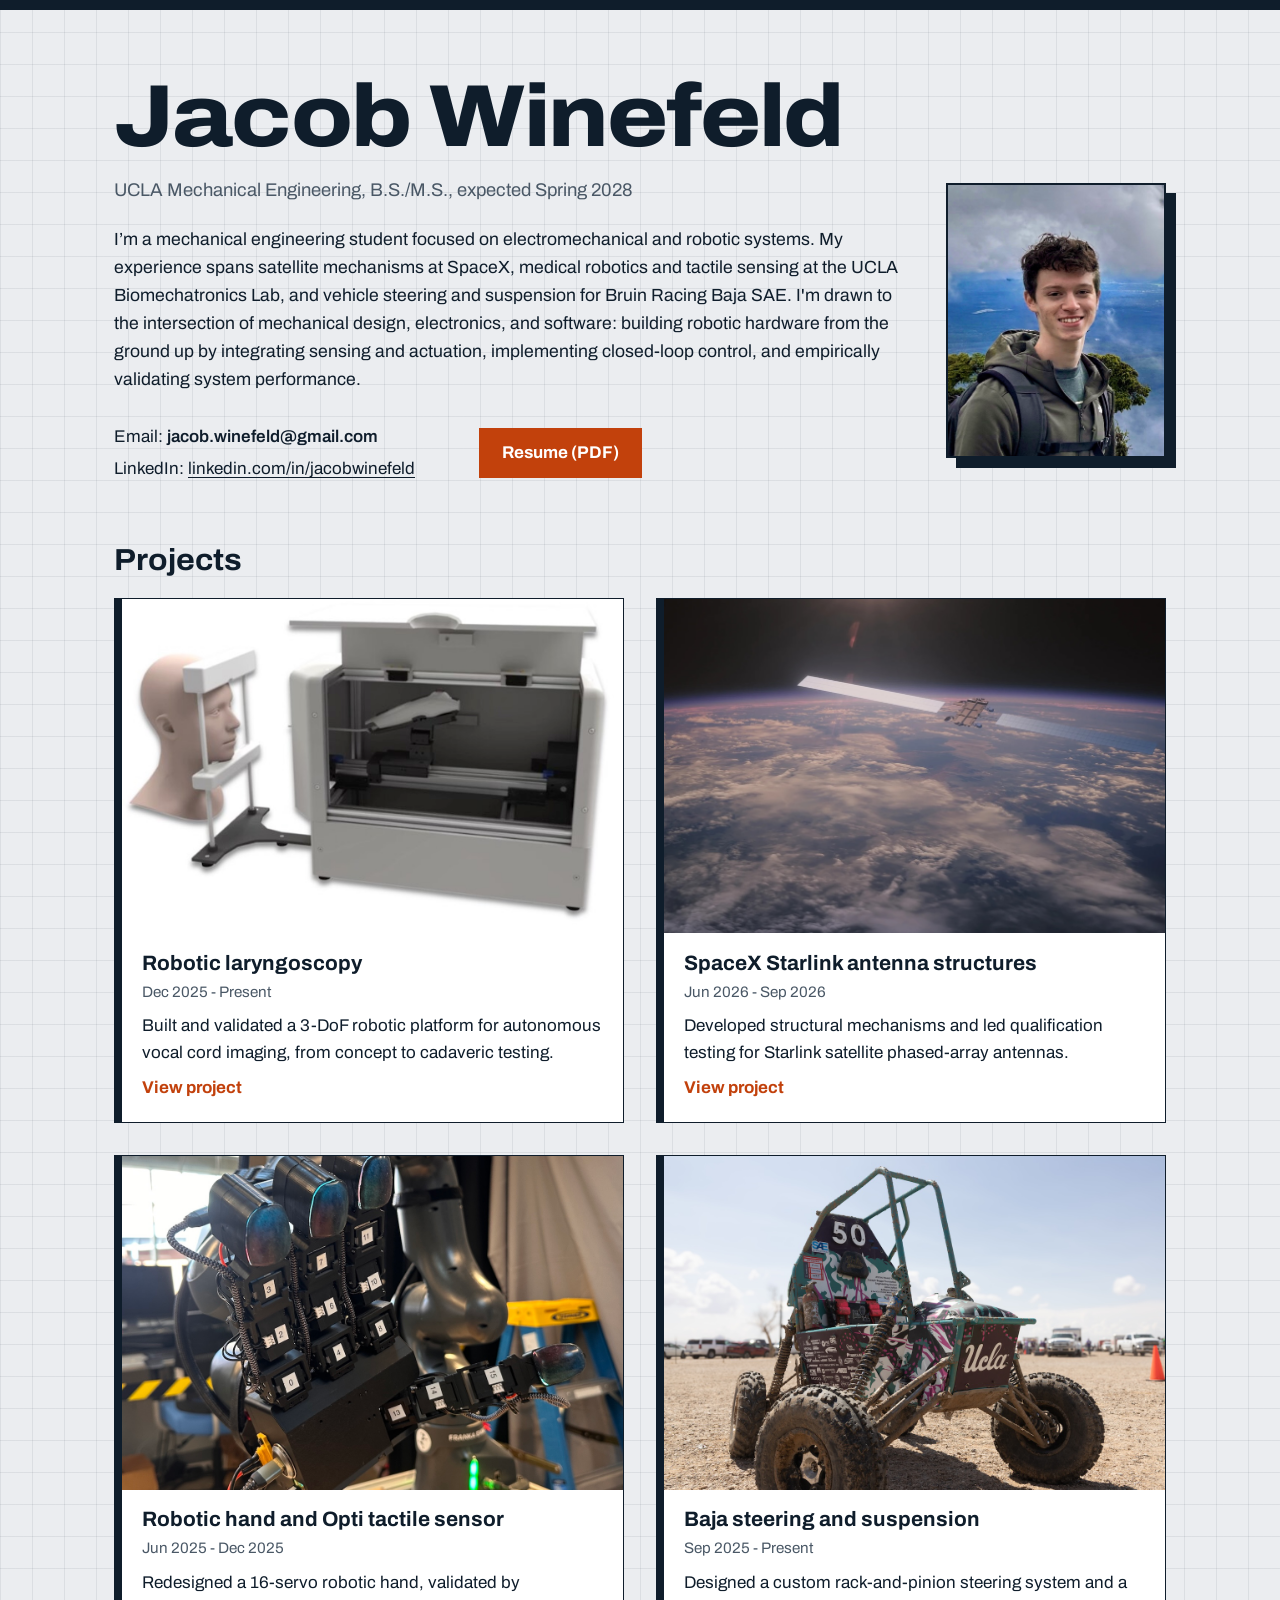
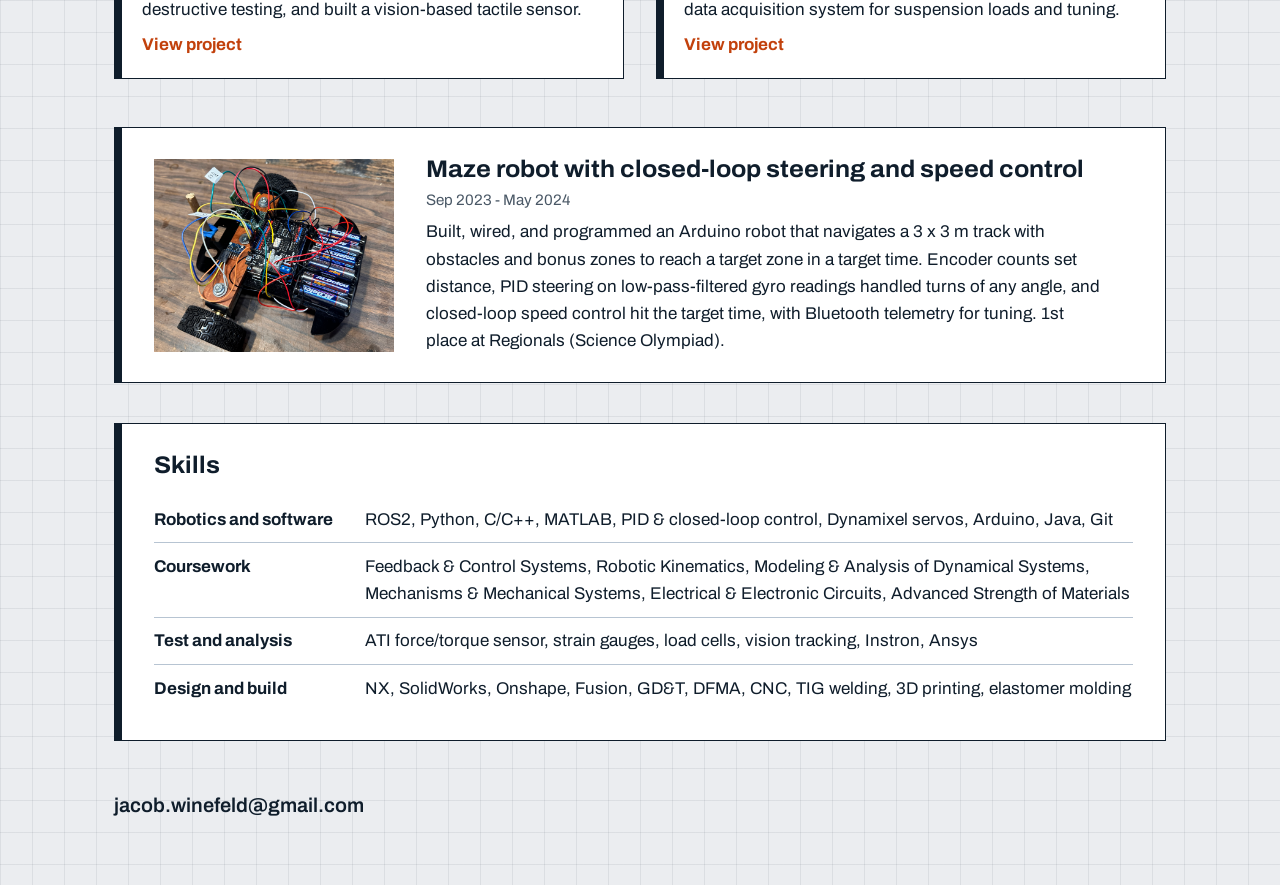
==== index.html @ 794f968d "Portfolio site Co-Authored-By: Claude Opus 5.5 <noreply@anthropic.com>" ====
<!DOCTYPE html>
<html lang="en"><head><meta charset="utf-8"><meta name="viewport" content="width=device-width, initial-scale=1"><title>Jacob Winefeld | Mechatronics and Robotics Portfolio</title><meta name="description" content="Mechanical engineering student at UCLA focused on electromechanical and robotic systems."><link rel="preconnect" href="https://fonts.googleapis.com"><link rel="preconnect" href="https://fonts.gstatic.com" crossorigin><link href="https://fonts.googleapis.com/css2?family=Archivo:wdth,wght@62..125,100..900&display=swap" rel="stylesheet"><link rel="stylesheet" href="style.css"></head>
<body>
<header class="top">
  <div class="intro">
    <h1>Jacob Winefeld</h1>
    <p class="degree">UCLA Mechanical Engineering, B.S./M.S., expected Spring 2028</p>
    <p class="lead">I’m a mechanical engineering student focused on electromechanical and robotic systems. My experience spans satellite mechanisms at SpaceX, medical robotics and tactile sensing at the UCLA Biomechatronics Lab, and vehicle steering and suspension for Bruin Racing Baja SAE. I'm drawn to the intersection of mechanical design, electronics, and software: building robotic hardware from the ground up by integrating sensing and actuation, implementing closed-loop control, and empirically validating system performance.</p>
    <div class="reach">
      <ul class="contact"><li>Email: <span class="addr">jacob.winefeld@gmail.com</span></li><li>LinkedIn: <a href="https://www.linkedin.com/in/jacobwinefeld" target="_blank" rel="noopener">linkedin.com/in/jacobwinefeld</a></li></ul>
      <a class="btn" href="Jacob_Winefeld_Resume.pdf" target="_blank" rel="noopener">Resume (PDF)</a>
    </div>
  </div>
  <img class="headshot" src="images/headshot.jpg" alt="Jacob Winefeld on a mountain summit">
</header>
<main>
<section id="projects"><h2 class="sh">Projects</h2><div class="grid"><a class="card" href="laryngoscope.html"><div class="cov"><img src="images/laryngoscope.jpg" alt="" loading="lazy"></div><div class="ct"><h3>Robotic laryngoscopy</h3><p class="when">Dec 2025 - Present</p><p>Built and validated a 3-DoF robotic platform for autonomous vocal cord imaging, from concept to cadaveric testing.</p><span class="go">View project</span></div></a><a class="card" href="spacex.html"><div class="cov"><img src="images/starlink-stock.jpg" alt="" loading="lazy"></div><div class="ct"><h3>SpaceX Starlink antenna structures</h3><p class="when">Jun 2026 - Sep 2026</p><p>Developed structural mechanisms and led qualification testing for Starlink satellite phased-array antennas.</p><span class="go">View project</span></div></a><a class="card" href="hand-tactile.html"><div class="cov"><img src="images/robotic-hand.jpg" alt="" loading="lazy"></div><div class="ct"><h3>Robotic hand and Opti tactile sensor</h3><p class="when">Jun 2025 - Dec 2025</p><p>Redesigned a 16-servo robotic hand, validated by destructive testing, and built a vision-based tactile sensor.</p><span class="go">View project</span></div></a><a class="card" href="baja.html"><div class="cov"><img src="images/baja-car.jpg" alt="" loading="lazy"></div><div class="ct"><h3>Baja steering and suspension</h3><p class="when">Sep 2025 - Present</p><p>Designed a custom rack-and-pinion steering system and a data acquisition system for suspension loads and tuning.</p><span class="go">View project</span></div></a></div></section>
<section class="earlier">
  <figure><img src="images/robot-tour.jpg" alt="Arduino maze robot with encoders, IMU, and ultrasound sensors" loading="lazy"></figure>
  <div><h2>Maze robot with closed-loop steering and speed control</h2><p class="when">Sep 2023 - May 2024</p><p>Built, wired, and programmed an Arduino robot that navigates a 3 x 3 m track with obstacles and bonus zones to reach a target zone in a target time. Encoder counts set distance, PID steering on low-pass-filtered gyro readings handled turns of any angle, and closed-loop speed control hit the target time, with Bluetooth telemetry for tuning. 1st place at Regionals (Science Olympiad).
  </p></div>
</section>
<section class="skills"><h2>Skills</h2><dl>
  <div><dt>Robotics and software</dt><dd>ROS2, Python, C/C++, MATLAB, PID & closed-loop control, Dynamixel servos, Arduino, Java, Git</dd></div>
  <div><dt>Coursework</dt><dd>Feedback &amp; Control Systems, Robotic Kinematics, Modeling &amp; Analysis of Dynamical Systems, Mechanisms &amp; Mechanical Systems, Electrical &amp; Electronic Circuits, Advanced Strength of Materials</dd></div>
  <div><dt>Test and analysis</dt><dd>ATI force/torque sensor, strain gauges, load cells, vision tracking, Instron, Ansys</dd></div>
  <div><dt>Design and build</dt><dd>NX, SolidWorks, Onshape, Fusion, GD&amp;T, DFMA, CNC, TIG welding, 3D printing, elastomer molding</dd></div>
</dl></section>
</main>
<footer><p>jacob.winefeld@gmail.com</p></footer>
</body></html>
---- style.css ----
:root {
  --paper: #e8eef5;
  --grid: rgba(27, 79, 214, 0.08);
  --panel: #ffffff;
  --ink: #0f1d2b;
  --muted: #4a5866;
  --rule: #b7c4d2;
  --tint: #e3ebfb;
  --accent: #1b4fd6;
  --measure: 68ch;
}

* { box-sizing: border-box; }

html { scroll-behavior: smooth; }

body {
  margin: 0;
  border-top: 10px solid var(--accent);
  background-color: var(--paper);
  background-image:
    linear-gradient(var(--grid) 1px, transparent 1px),
    linear-gradient(90deg, var(--grid) 1px, transparent 1px);
  background-size: 32px 32px;
  color: var(--ink);
  font-family: "Archivo", "Helvetica Neue", Arial, sans-serif;
  font-size: 1.0625rem;
  line-height: 1.6;
  -webkit-font-smoothing: antialiased;
}

a { color: var(--ink); text-underline-offset: 3px; }
a:hover { color: var(--accent); }
a:focus-visible, button:focus-visible { outline: 3px solid var(--accent); outline-offset: 3px; }

.top, main, footer {
  max-width: 1100px;
  margin: 0 auto;
  padding-left: 1.5rem;
  padding-right: 1.5rem;
}

/* Header */
.top {
  display: grid;
  grid-template-columns: minmax(0, 1fr) 280px;
  gap: 3rem;
  align-items: center;
  padding-top: 4rem;
  padding-bottom: 3.5rem;
}

h1 {
  margin: 0 0 1rem;
  font-size: clamp(2.8rem, 8vw, 5.5rem);
  font-weight: 800;
  font-stretch: 112%;
  line-height: 0.98;
  letter-spacing: -0.02em;
}

.lead { max-width: 46ch; margin: 0 0 1.5rem; font-size: 1.25rem; color: var(--muted); }

.reach { display: flex; flex-wrap: wrap; align-items: center; gap: 1rem 4rem; }
.contact { list-style: none; margin: 0; padding: 0; }
.contact li { margin: 0.3rem 0; }
.addr { font-weight: 600; user-select: all; }

.copy {
  margin-left: 0.4rem;
  padding: 0.1rem 0.6rem;
  font: inherit;
  font-size: 0.85rem;
  font-weight: 600;
  color: var(--ink);
  background: var(--panel);
  border: 1px solid var(--ink);
  cursor: pointer;
}
.copy:hover { background: var(--tint); }

.btn {
  display: inline-block;
  padding: 0.6rem 1.3rem;
  font-weight: 700;
  color: #fff;
  background: var(--accent);
  border: 2px solid var(--accent);
  text-decoration: none;
}
.btn:hover { color: #fff; background: var(--ink); border-color: var(--ink); }

.headshot {
  display: block;
  width: 100%;
  aspect-ratio: 1 / 1;
  object-fit: cover;
  border: 2px solid var(--ink);
  box-shadow: 10px 10px 0 var(--accent);
}

/* Panels */
.project, .earlier, .skills {
  background: var(--panel);
  border: 1px solid var(--ink);
  border-left: 8px solid var(--accent);
  margin-bottom: 2.5rem;
}

.project {
  display: grid;
  grid-template-columns: minmax(0, 5fr) minmax(0, 7fr);
  gap: 2.5rem;
  padding: 2rem;
}
.project:nth-child(even) { grid-template-columns: minmax(0, 7fr) minmax(0, 5fr); }
.project:nth-child(even) figure { order: 2; }

figure { margin: 0; }

/* Images keep their own proportions, capped in height */
figure img {
  display: block;
  width: 100%;
  height: auto;
  max-height: 460px;
  object-fit: contain;
  background: var(--tint);
  color: var(--muted);
  font-size: 0.9rem;
}
figure img + img { margin-top: 0.75rem; }

h2 {
  margin: 0 0 1rem;
  font-size: 1.9rem;
  font-weight: 700;
  font-stretch: 105%;
  line-height: 1.15;
}

.body p { max-width: var(--measure); margin: 0 0 1rem; }

/* Spec block: reads like a drawing title block */
.spec {
  margin: 0 0 1.5rem;
  background: var(--panel);
  border: 1px solid var(--ink);
  font-size: 0.95rem;
}
.spec div {
  display: grid;
  grid-template-columns: 5.5rem 1fr;
  border-bottom: 1px solid var(--rule);
}
.spec div:last-child { border-bottom: 0; }
.spec dt, .spec dd { margin: 0; padding: 0.4rem 0.75rem; }
.spec dt { font-weight: 700; background: var(--tint); border-right: 1px solid var(--rule); }

/* Earlier work and skills */
.earlier {
  display: grid;
  grid-template-columns: 240px minmax(0, 1fr);
  gap: 2rem;
  align-items: center;
  padding: 1.75rem 2rem;
}
.earlier h2 { font-size: 1.5rem; margin: 0 0 .25rem; }
.earlier p { max-width: var(--measure); margin: 0; }
.earlier figure img { max-height: 200px; }

.skills { padding: 1.75rem 2rem; }
.skills h2 { font-size: 1.5rem; }
.skills dl { margin: 0; display: grid; grid-template-columns: max-content 1fr; column-gap: 2rem; }
.skills div {
  display: grid;
  grid-column: 1 / -1;
  grid-template-columns: subgrid;
  padding: 0.6rem 0;
  border-bottom: 1px solid var(--rule);
}
.skills div:last-child { border-bottom: 0; }
.skills dt { font-weight: 700; }
.skills dd { margin: 0; }

footer { padding-top: 0.5rem; padding-bottom: 4rem; color: var(--muted); font-size: 0.95rem; }
footer p { margin: 0; }

/* Mobile */
@media (max-width: 800px) {
  .top { grid-template-columns: 1fr; gap: 2rem; padding-top: 2.5rem; }
  .headshot { max-width: 240px; box-shadow: 8px 8px 0 var(--accent); }
  .project, .project:nth-child(even) { grid-template-columns: 1fr; gap: 1.5rem; padding: 1.25rem; }
  .project:nth-child(even) figure { order: 0; }
  .earlier { grid-template-columns: 1fr; padding: 1.25rem; }
  .skills { padding: 1.25rem; }
  .skills dl { display: block; }
  .skills div { grid-template-columns: 1fr; gap: 0.1rem; }
}

@media (prefers-reduced-motion: reduce) {
  html { scroll-behavior: auto; }
}

/* v3: header, cards, project pages */
.top { grid-template-columns: minmax(0, 640px) 300px; justify-content: start; gap: 3rem; align-items: start; }
.degree { margin: 0 0 1.25rem; color: var(--muted); font-size: 1.15rem; }
.lead { max-width: none; font-size: 1.1rem; color: var(--ink); }
.sh { font-size: 1.9rem; margin: 0 0 1.25rem; }
.grid { display: grid; grid-template-columns: repeat(2, minmax(0, 1fr)); gap: 2rem; margin-bottom: 3rem; }
.card { display: block; background: var(--panel); border: 1px solid var(--ink); border-left: 8px solid var(--accent); color: var(--ink); text-decoration: none; transition: transform .15s, box-shadow .15s; }
.card:hover, .card:focus-visible { transform: translate(-3px, -3px); box-shadow: 8px 8px 0 var(--accent); color: var(--ink); }
.cov { overflow: hidden; aspect-ratio: 3 / 2; background: var(--tint); }
.cov img { display: block; width: 100%; height: 100%; object-fit: cover; transition: transform .25s; }
.card:hover .cov img { transform: scale(1.04); }
.ct { padding: 1.1rem 1.25rem 1.25rem; }
.ct h3 { margin: 0 0 .25rem; font-size: 1.3rem; line-height: 1.2; }
.ct p { margin: 0 0 .5rem; }
.when { color: var(--muted); font-size: .95rem; }
.go { font-weight: 700; color: var(--accent); }
.card:hover .go { text-decoration: underline; text-underline-offset: 3px; }
.earlier .when { margin: 0 0 .4rem; }
.bar { display: flex; justify-content: space-between; max-width: 1100px; margin: 0 auto; padding: 1.25rem 1.5rem; font-weight: 700; }
.bar a { text-decoration: none; }
.bar a:hover { color: var(--accent); }
.page { max-width: 900px; }
.ptitle { font-size: clamp(2rem, 5vw, 3.2rem); margin: 1.5rem 0 1.5rem; }
.meta { display: grid; grid-template-columns: repeat(2, minmax(0, 1fr)); gap: 1rem 2rem; margin: 0 0 2rem; padding: 1.25rem 0; border-top: 2px solid var(--ink); border-bottom: 1px solid var(--rule); }
.meta dt { font-size: .85rem; font-weight: 700; color: var(--accent); }
.meta dd { margin: 0; }
.chips { list-style: none; display: flex; flex-wrap: wrap; gap: .4rem; margin: 0; padding: 0; }
.chips li { padding: .1rem .6rem; font-size: .9rem; background: var(--panel); border: 1px solid var(--ink); }
.stats { list-style: none; display: grid; grid-template-columns: repeat(auto-fit, minmax(190px, 1fr)); gap: 1rem; margin: 0 0 2rem; padding: 0; }
.stats li { background: var(--panel); border: 1px solid var(--ink); border-left: 8px solid var(--accent); padding: .9rem 1.1rem; }
.stats b { display: block; font-size: 2.2rem; font-weight: 800; line-height: 1.1; color: var(--accent); }
.stats span { color: var(--muted); font-size: .95rem; }
.hero { margin: 0 0 2rem; display: grid; gap: .75rem; }
.hero img { width: 100%; height: auto; max-height: 560px; object-fit: contain; background: var(--tint); display: block; }
.text p { max-width: var(--measure); margin: 0 0 1.1rem; }
.shots { display: grid; grid-template-columns: repeat(auto-fit, minmax(240px, 1fr)); gap: 1rem; margin: 2rem 0; }
.shots figure, .vid { margin: 0; }
.ph { aspect-ratio: 4 / 3; display: grid; place-items: center; padding: 1rem; text-align: center; color: var(--muted); background: var(--tint); border: 1px dashed var(--accent); }
.shots figcaption, .vid figcaption { margin-top: .4rem; font-size: .9rem; color: var(--muted); }
.vid { margin: 2rem 0; }
.vid video { display: block; width: 100%; background: #000; }
.pn { display: grid; grid-template-columns: 1fr 1fr; gap: 1rem; margin: 3rem 0 2rem; }
.pn a { display: block; padding: 1rem 1.25rem; background: var(--panel); border: 1px solid var(--ink); border-left: 8px solid var(--accent); text-decoration: none; font-weight: 700; }
.pn a:last-child { text-align: right; border-left: 1px solid var(--ink); border-right: 8px solid var(--accent); }
.pn a:hover { color: var(--accent); }
.pn span { display: block; font-size: .85rem; font-weight: 600; color: var(--muted); }
@media (max-width: 800px) {
  .top { grid-template-columns: 1fr; gap: 2rem; }
  .grid, .meta, .pn { grid-template-columns: 1fr; }
}
@media (prefers-reduced-motion: reduce) {
  .card, .cov img { transition: none; }
  .card:hover, .card:focus-visible { transform: none; }
  .card:hover .cov img { transform: none; }
}

/* v4: wider project text, larger top bar and footer email */
.page { max-width: 1000px; }
.text p { max-width: none; font-size: 1.1rem; }
.bar { padding-top: 1.5rem; padding-bottom: 1rem; }
.bar a:first-child { font-size: 1.6rem; font-weight: 800; }
.bar a:last-child { font-size: 1.2rem; }
footer { font-size: 1.25rem; }
footer p { color: var(--ink); font-weight: 600; }

/* v5: neutral theme with one orange accent, wider header */
:root {
  --paper: #ebedf0;
  --tint: #e1e5ea;
  --grid: rgba(15, 29, 43, 0.07);
  --accent: #c2410c;
}
body { border-top-color: var(--ink); }
.project, .earlier, .skills, .card, .stats li, .pn a { border-left-color: var(--ink); }
.pn a:last-child { border-right-color: var(--ink); }
.meta dt { color: var(--muted); }
.top { grid-template-columns: minmax(0, 1fr) 220px; justify-content: stretch; align-items: start; }
.headshot { aspect-ratio: 4 / 5; object-position: 50% 35%; box-shadow: 10px 10px 0 var(--ink); margin-top: calc(clamp(2.8rem, 8vw, 5.5rem) * 0.98 + 1rem + 0.45rem); }
@media (max-width: 800px) {
  .top { grid-template-columns: 1fr; }
  .headshot { max-width: 185px; box-shadow: 8px 8px 0 var(--ink); margin-top: 0; }
}

/* v6: side-by-side detail rows */
.sec { margin: 0 0 2.5rem; }
.sec h2 { font-size: 1.6rem; margin: 0 0 .75rem; }
.sec p { max-width: none; font-size: 1.1rem; margin: 0 0 1rem; }
.row { display: grid; grid-template-columns: minmax(0, 5fr) minmax(0, 7fr); gap: 2.5rem; align-items: start; }
.row.wide { grid-template-columns: minmax(0, 3fr) minmax(0, 2fr); margin-top: 1.5rem; }
.row figure img { max-height: none; }
.row figcaption { margin-top: .4rem; font-size: .9rem; color: var(--muted); }
.row .vid { margin: 0; }
.stack { display: grid; gap: 1.5rem; }
/* Figures side by side at equal height: each flex-grow is that image's width / height */
.duo { display: flex; gap: 1.5rem; align-items: flex-start; margin-bottom: 1.5rem; }
.duo figure { flex-basis: 0; min-width: 0; }
.duo img { width: 100%; height: auto; max-height: none; }
.duo figcaption { margin-top: .4rem; font-size: .9rem; color: var(--muted); }
@media (max-width: 800px) { .duo { flex-direction: column; } }
/* Two text blocks share one figure column; on phones each text follows its own figures */
@media (max-width: 800px) {
  .pair > .stack { display: contents; }
  .pair > .stack:first-child > :first-child { order: 1; }
  .pair > .stack:last-child > :first-child { order: 2; }
  .pair > .stack:first-child > :nth-child(n+2) { order: 3; }
  .pair > .stack:last-child > :last-child { order: 4; }
}
figure a { display: block; }
@media (max-width: 800px) { .row, .row.wide { grid-template-columns: 1fr; gap: 1.25rem; } }

/* v7: image lightbox */
.zoomable { cursor: zoom-in; }
.lightbox { position: fixed; padding: 0; border: 2px solid var(--ink); background: var(--panel); max-width: min(1100px, 90vw); max-height: 90vh; overflow: visible; }
.lightbox::backdrop { background: rgba(15, 29, 43, 0.55); }
.lightbox img { display: block; max-width: 100%; max-height: calc(90vh - 4rem); margin: 0 auto; }
.lightbox .lb-cap { margin: 0; padding: .5rem .9rem; font-size: .9rem; color: var(--muted); border-top: 1px solid var(--rule); }
.lb-close { position: absolute; top: -1rem; right: -1rem; width: 2.25rem; height: 2.25rem; border: 2px solid var(--ink); border-radius: 50%; background: var(--panel); color: var(--ink); font: inherit; font-size: 1.4rem; line-height: 1; cursor: pointer; }
.lb-close:hover { color: var(--accent); border-color: var(--accent); }
@media (max-width: 800px) { .lb-close { top: .4rem; right: .4rem; } }
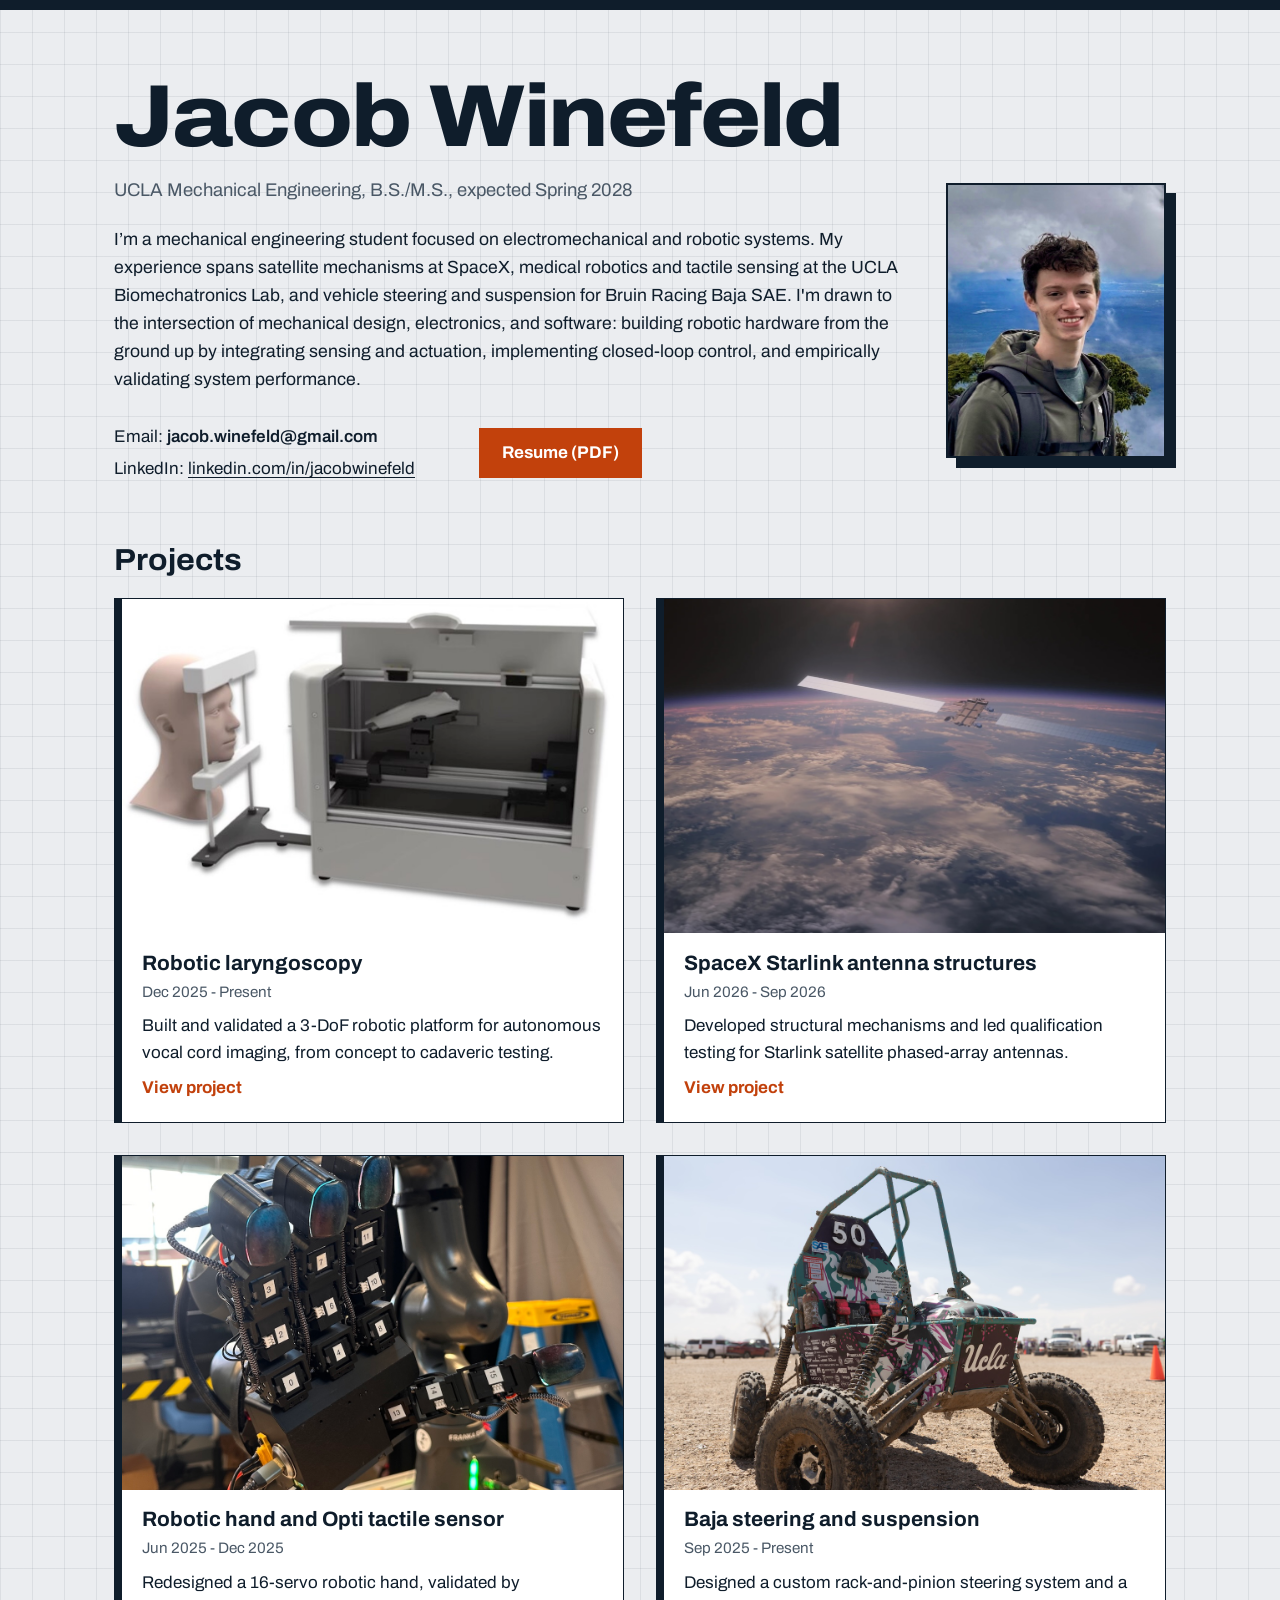
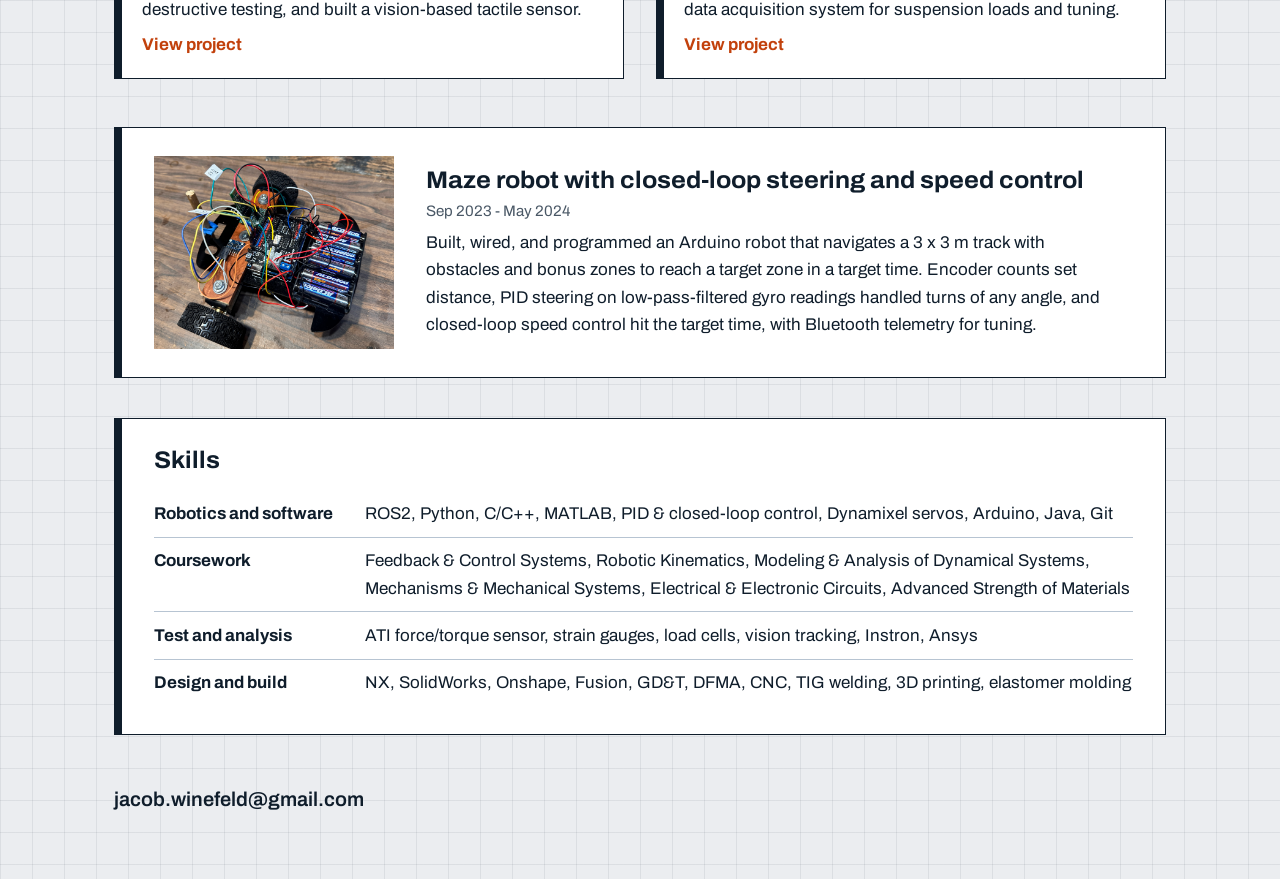
==== commit b45d1b35: "Update project skills and maze robot description Co-Authored-By: Claude Opus 5.5 <noreply@anthropic." ====
--- a/index.html
+++ b/index.html
@@ -17,7 +17,7 @@
 <section id="projects"><h2 class="sh">Projects</h2><div class="grid"><a class="card" href="laryngoscope.html"><div class="cov"><img src="images/laryngoscope.jpg" alt="" loading="lazy"></div><div class="ct"><h3>Robotic laryngoscopy</h3><p class="when">Dec 2025 - Present</p><p>Built and validated a 3-DoF robotic platform for autonomous vocal cord imaging, from concept to cadaveric testing.</p><span class="go">View project</span></div></a><a class="card" href="spacex.html"><div class="cov"><img src="images/starlink-stock.jpg" alt="" loading="lazy"></div><div class="ct"><h3>SpaceX Starlink antenna structures</h3><p class="when">Jun 2026 - Sep 2026</p><p>Developed structural mechanisms and led qualification testing for Starlink satellite phased-array antennas.</p><span class="go">View project</span></div></a><a class="card" href="hand-tactile.html"><div class="cov"><img src="images/robotic-hand.jpg" alt="" loading="lazy"></div><div class="ct"><h3>Robotic hand and Opti tactile sensor</h3><p class="when">Jun 2025 - Dec 2025</p><p>Redesigned a 16-servo robotic hand, validated by destructive testing, and built a vision-based tactile sensor.</p><span class="go">View project</span></div></a><a class="card" href="baja.html"><div class="cov"><img src="images/baja-car.jpg" alt="" loading="lazy"></div><div class="ct"><h3>Baja steering and suspension</h3><p class="when">Sep 2025 - Present</p><p>Designed a custom rack-and-pinion steering system and a data acquisition system for suspension loads and tuning.</p><span class="go">View project</span></div></a></div></section>
 <section class="earlier">
   <figure><img src="images/robot-tour.jpg" alt="Arduino maze robot with encoders, IMU, and ultrasound sensors" loading="lazy"></figure>
-  <div><h2>Maze robot with closed-loop steering and speed control</h2><p class="when">Sep 2023 - May 2024</p><p>Built, wired, and programmed an Arduino robot that navigates a 3 x 3 m track with obstacles and bonus zones to reach a target zone in a target time. Encoder counts set distance, PID steering on low-pass-filtered gyro readings handled turns of any angle, and closed-loop speed control hit the target time, with Bluetooth telemetry for tuning. 1st place at Regionals (Science Olympiad).
+  <div><h2>Maze robot with closed-loop steering and speed control</h2><p class="when">Sep 2023 - May 2024</p><p>Built, wired, and programmed an Arduino robot that navigates a 3 x 3 m track with obstacles and bonus zones to reach a target zone in a target time. Encoder counts set distance, PID steering on low-pass-filtered gyro readings handled turns of any angle, and closed-loop speed control hit the target time, with Bluetooth telemetry for tuning.
   </p></div>
 </section>
 <section class="skills"><h2>Skills</h2><dl>
